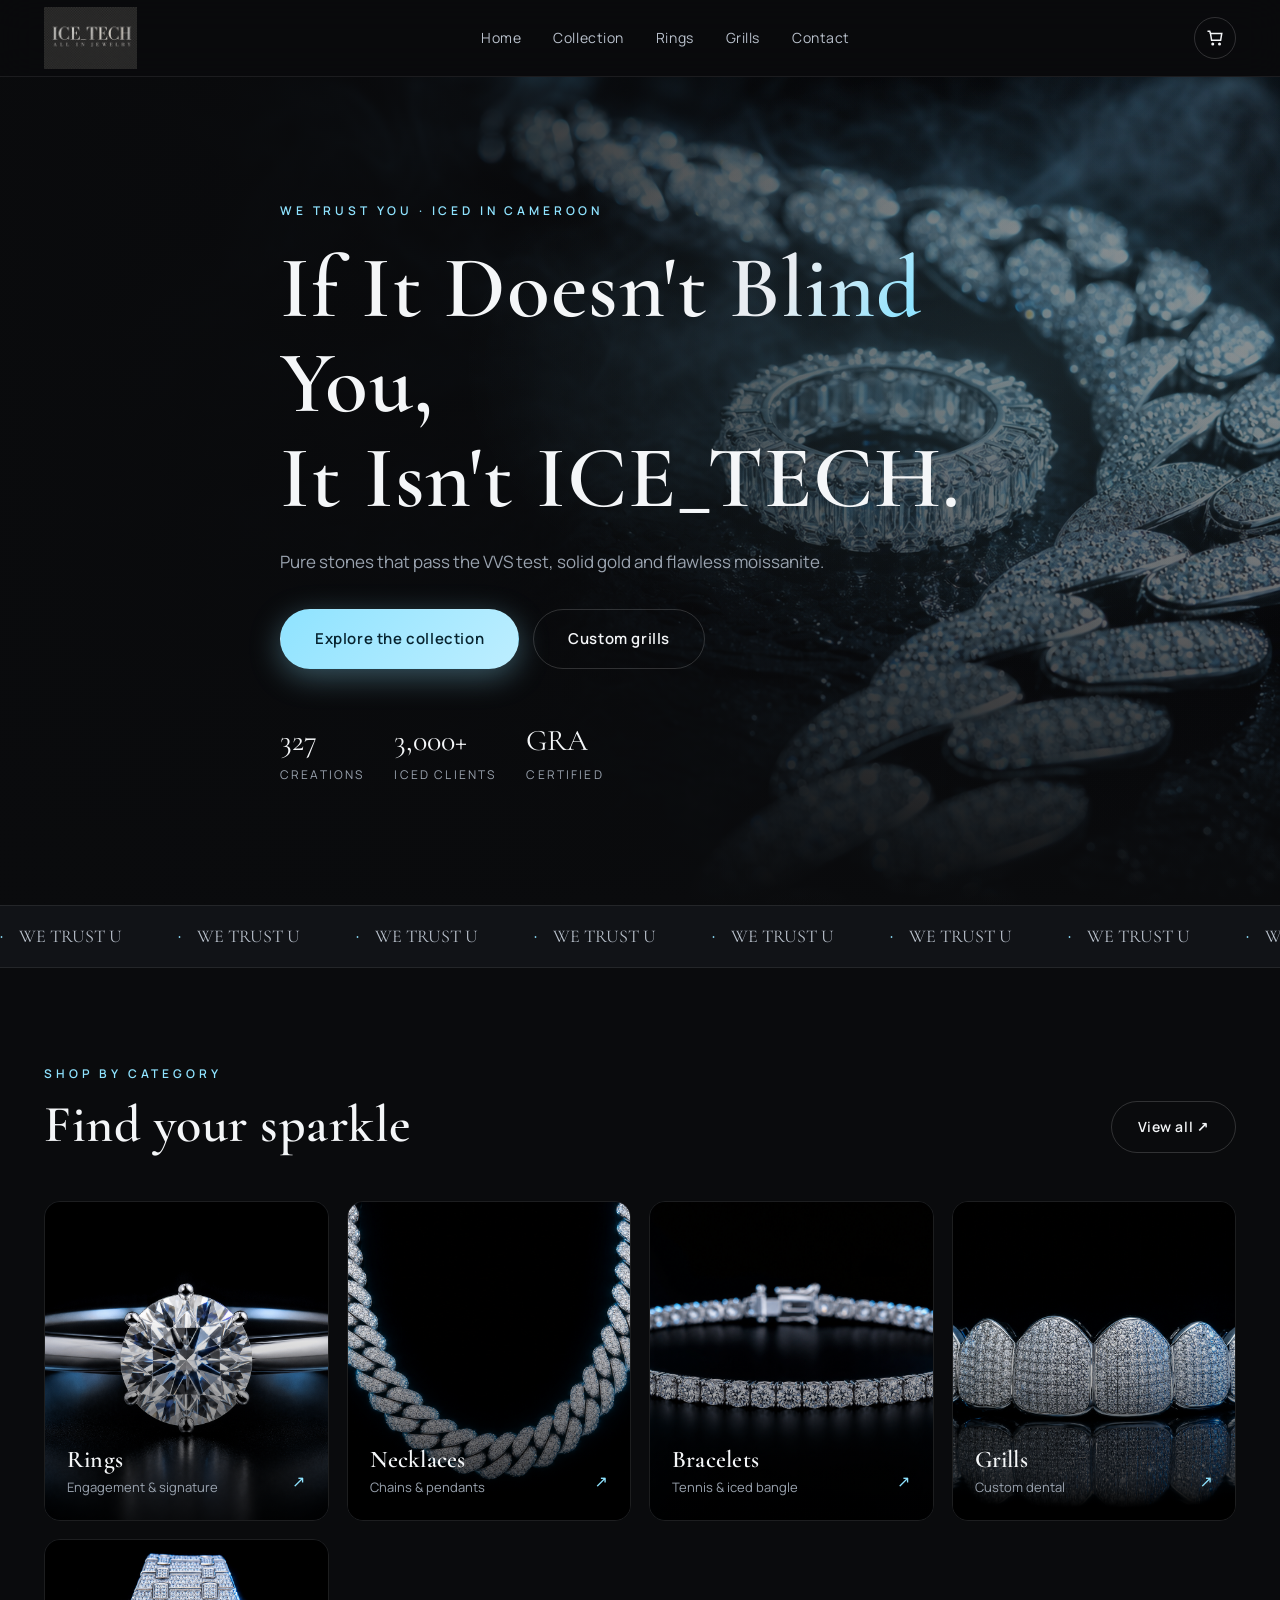
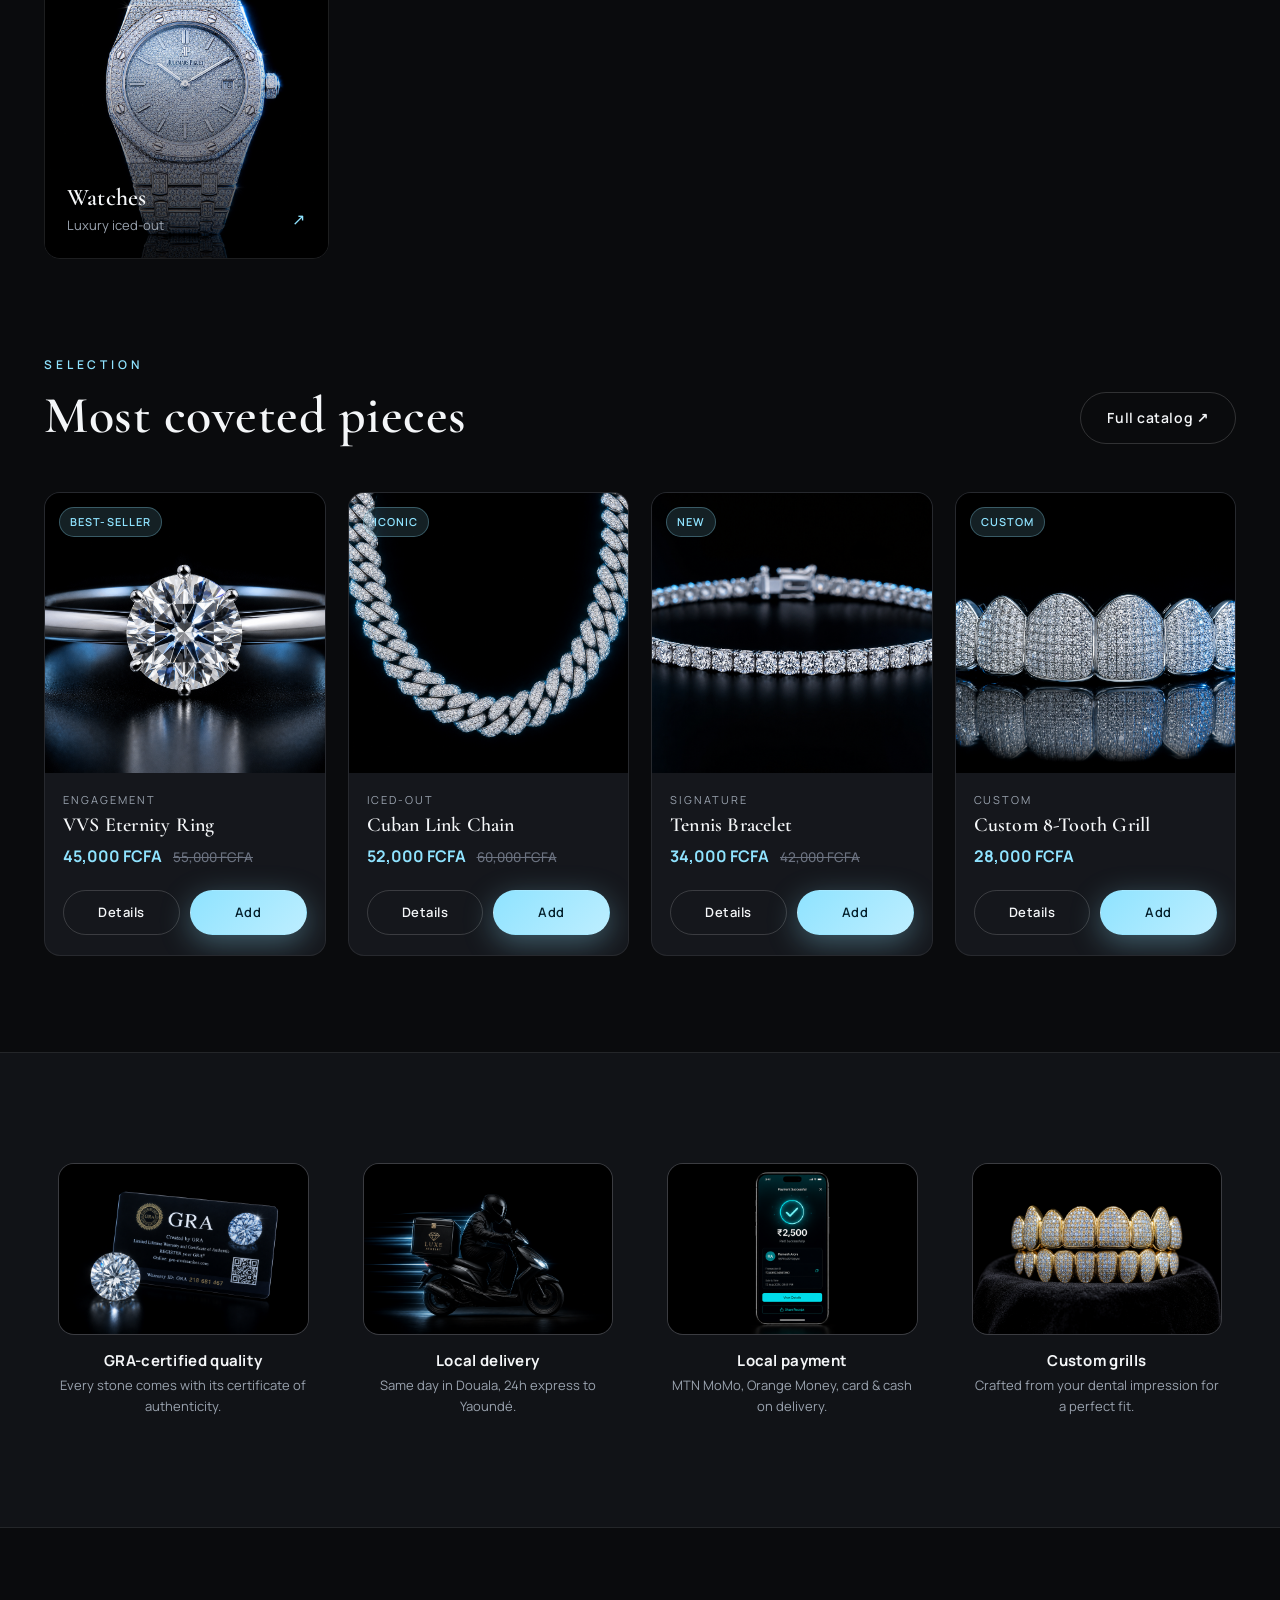
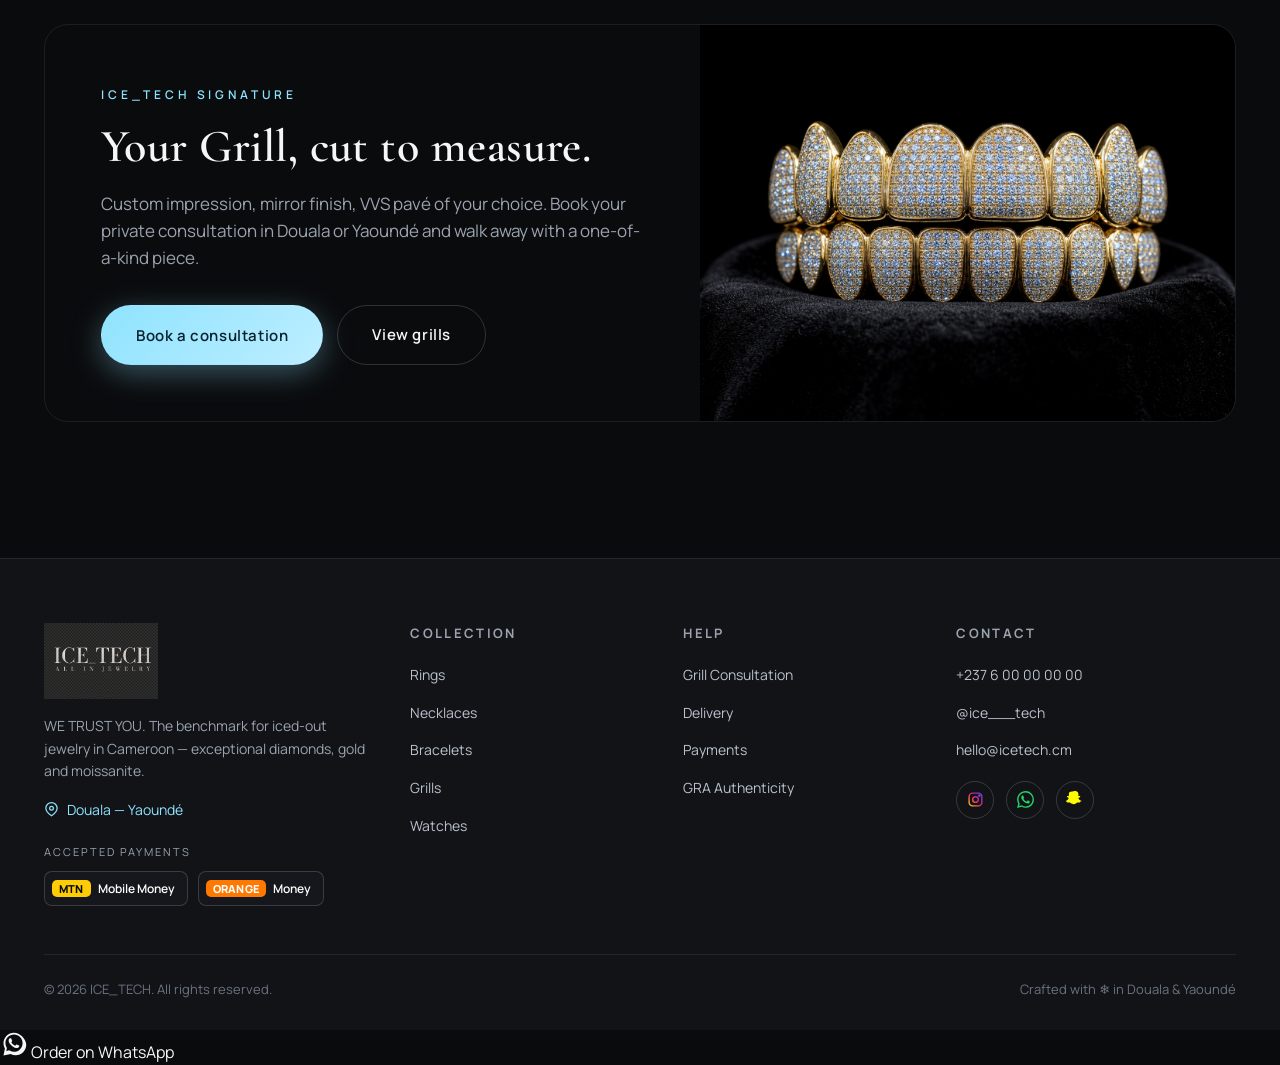
==== index.html @ cf16d587 "Initial commit: ICE_TECH luxury jewelry storefront" ====
<!DOCTYPE html>
<html lang="en">
<head>
  <meta charset="UTF-8" />
  <meta name="viewport" content="width=device-width, initial-scale=1.0" />
  <title>ICE_TECH — The Finest Ice in Cameroon</title>
  <meta name="description" content="ICE_TECH — Luxury jewelry in Cameroon. Rings, necklaces, bracelets, custom grills and iced-out watches. Delivery in Douala & Yaoundé." />
  <link rel="preconnect" href="https://fonts.googleapis.com" />
  <link rel="preconnect" href="https://fonts.gstatic.com" crossorigin />
  <link href="https://fonts.googleapis.com/css2?family=Cormorant+Garamond:wght@500;600;700&family=Manrope:wght@400;500;600;700&display=swap" rel="stylesheet" />
  <link rel="icon" type="image/png" href="assets/logo-dark.png" />
  <link rel="stylesheet" href="css/styles.css" />
</head>
<body>

  <!-- HEADER -->
  <header class="site-header">
    <div class="container nav">
      <a class="brand" href="index.html">
        <img src="assets/logo.png" alt="ICE_TECH — All in Jewelry" class="brand-logo" />
      </a>
      <nav>
        <ul class="nav-links">
          <li><a href="index.html">Home</a></li>
          <li><a href="products.html">Collection</a></li>
          <li><a href="products.html?cat=rings">Rings</a></li>
          <li><a href="products.html?cat=grills">Grills</a></li>
          <li><a href="#contact">Contact</a></li>
        </ul>
      </nav>
      <div class="nav-actions">
        <a class="icon-btn" href="cart.html" aria-label="Cart">
          <svg width="18" height="18" viewBox="0 0 24 24" fill="none" stroke="currentColor" stroke-width="2"><path d="M6 6h15l-1.5 9h-12z"/><circle cx="9" cy="20" r="1"/><circle cx="18" cy="20" r="1"/><path d="M6 6L5 3H2"/></svg>
          <span class="cart-count" data-cart-count style="display:none">0</span>
        </a>
        <button class="icon-btn menu-toggle" aria-label="Menu">
          <svg width="18" height="18" viewBox="0 0 24 24" fill="none" stroke="currentColor" stroke-width="2"><path d="M3 6h18M3 12h18M3 18h18"/></svg>
        </button>
      </div>
    </div>
  </header>

  <!-- HERO -->
  <section class="hero">
    <div class="hero-bg">
      <img src="assets/hero-bg.png" alt="Iced-out diamond Cuban link chain and VVS eternity ring" />
    </div>
    <div class="container hero-inner">
      <span class="eyebrow">WE TRUST YOU · ICED IN CAMEROON</span>
      <h1>If It Doesn't <span class="shine">Blind</span> You,<br />It Isn't ICE_TECH.</h1>
      <p class="lead">Pure stones that pass the VVS test, solid gold and flawless moissanite.</p>
      <div class="hero-cta">
        <a class="btn btn-primary btn-lg" href="products.html">Explore the collection</a>
        <a class="btn btn-ghost btn-lg" href="products.html?cat=grills">Custom grills</a>
      </div>
      <div class="hero-meta">
        <div class="stat"><div class="num">327</div><div class="lbl">Creations</div></div>
        <div class="stat"><div class="num">3,000+</div><div class="lbl">Iced clients</div></div>
        <div class="stat"><div class="num">GRA</div><div class="lbl">Certified</div></div>
      </div>
    </div>
  </section>

  <!-- MARQUEE -->
  <div class="marquee">
    <div class="marquee-track">
      <span>WE TRUST U</span><span>WE TRUST U</span><span>WE TRUST U</span><span>WE TRUST U</span><span>WE TRUST U</span><span>WE TRUST U</span>
      <span>WE TRUST U</span><span>WE TRUST U</span><span>WE TRUST U</span><span>WE TRUST U</span><span>WE TRUST U</span><span>WE TRUST U</span>
    </div>
  </div>

  <!-- CATEGORIES -->
  <section class="section">
    <div class="container">
      <div class="section-head">
        <div>
          <span class="eyebrow">Shop by Category</span>
          <h2 class="section-title">Find your sparkle</h2>
        </div>
        <a class="btn btn-ghost" href="products.html">View all ↗</a>
      </div>
      <div class="cat-grid" id="homeCategories"></div>
    </div>
  </section>

  <!-- FEATURED -->
  <section class="section" style="padding-top:0;">
    <div class="container">
      <div class="section-head">
        <div>
          <span class="eyebrow">Selection</span>
          <h2 class="section-title">Most coveted pieces</h2>
        </div>
        <a class="btn btn-ghost" href="products.html">Full catalog ↗</a>
      </div>
      <div class="product-grid" id="homeFeatured"></div>
    </div>
  </section>

  <!-- FEATURE BAND -->
  <section class="feature-band section">
    <div class="container">
      <div class="feature-grid">
        <div class="feature reveal"><div class="ic"><img src="assets/feat-quality.png" alt="GRA-certified VVS diamond and certificate" loading="lazy" /></div><h4>GRA-certified quality</h4><p>Every stone comes with its certificate of authenticity.</p></div>
        <div class="feature reveal"><div class="ic"><img src="assets/feat-delivery.png" alt="Dedicated jewelry courier delivery" loading="lazy" /></div><h4>Local delivery</h4><p>Same day in Douala, 24h express to Yaoundé.</p></div>
        <div class="feature reveal"><div class="ic"><img src="assets/feat-payment.png" alt="Mobile money payment confirmation" loading="lazy" /></div><h4>Local payment</h4><p>MTN MoMo, Orange Money, card &amp; cash on delivery.</p></div>
        <div class="feature reveal"><div class="ic"><img src="assets/feat-grills.png" alt="Custom iced-out diamond grill" loading="lazy" /></div><h4>Custom grills</h4><p>Crafted from your dental impression for a perfect fit.</p></div>
      </div>
    </div>
  </section>

  <!-- GRILL CTA -->
  <section class="section">
    <div class="container">
      <div class="grill-cta reveal">
        <div class="grill-cta-inner">
          <div class="copy">
            <span class="eyebrow">ICE_TECH Signature</span>
            <h2>Your Grill, cut to measure.</h2>
            <p class="lead">Custom impression, mirror finish, VVS pavé of your choice. Book your private consultation in Douala or Yaoundé and walk away with a one-of-a-kind piece.</p>
            <div class="hero-cta">
              <button class="btn btn-primary btn-lg" data-open-consult>Book a consultation</button>
              <a class="btn btn-ghost btn-lg" href="products.html?cat=grills">View grills</a>
            </div>
          </div>
          <div class="visual"><img src="assets/feat-grills.png" alt="Custom iced-out diamond grill" /></div>
        </div>
      </div>
    </div>
  </section>

  <!-- FOOTER -->
  <footer class="site-footer" id="contact">
    <div class="container">
      <div class="footer-grid">
        <div class="footer-about">
          <a class="brand" href="index.html">
            <img src="assets/logo.png" alt="ICE_TECH — All in Jewelry" class="brand-logo brand-logo-footer" />
          </a>
          <p>WE TRUST YOU. The benchmark for iced-out jewelry in Cameroon — exceptional diamonds, gold and moissanite.</p>
          <div class="footer-loc"><svg width="15" height="15" viewBox="0 0 24 24" fill="none" stroke="currentColor" stroke-width="2"><path d="M21 10c0 6-9 12-9 12s-9-6-9-12a9 9 0 0 1 18 0z"/><circle cx="12" cy="10" r="3"/></svg> Douala — Yaoundé</div>
          <div class="footer-pay">
            <span class="pay-label">Accepted payments</span>
            <div class="pay-badges">
              <span class="pay-badge momo"><span class="pay-mark">MTN</span> Mobile Money</span>
              <span class="pay-badge om"><span class="pay-mark">orange</span> Money</span>
            </div>
          </div>
        </div>
        <div>
          <h5>Collection</h5>
          <ul>
            <li><a href="products.html?cat=rings">Rings</a></li>
            <li><a href="products.html?cat=necklaces">Necklaces</a></li>
            <li><a href="products.html?cat=bracelets">Bracelets</a></li>
            <li><a href="products.html?cat=grills">Grills</a></li>
            <li><a href="products.html?cat=watches">Watches</a></li>
          </ul>
        </div>
        <div>
          <h5>Help</h5>
          <ul>
            <li><a data-open-consult href="#">Grill Consultation</a></li>
            <li><a href="cart.html">Delivery</a></li>
            <li><a href="#">Payments</a></li>
            <li><a href="#">GRA Authenticity</a></li>
          </ul>
        </div>
        <div>
          <h5>Contact</h5>
          <ul>
            <li><a href="tel:+237600000000">+237 6 00 00 00 00</a></li>
            <li><a href="https://instagram.com/ice___tech" target="_blank" rel="noopener">@ice___tech</a></li>
            <li><a href="mailto:hello@icetech.cm">hello@icetech.cm</a></li>
          </ul>
          <div class="socials" style="margin-top:18px;">
            <a class="instagram" href="https://instagram.com/ice___tech" target="_blank" rel="noopener" aria-label="Instagram">
              <svg width="17" height="17" viewBox="0 0 24 24" fill="none" stroke="url(#igGrad)" stroke-width="2">
                <defs>
                  <linearGradient id="igGrad" x1="2" y1="22" x2="22" y2="2" gradientUnits="userSpaceOnUse">
                    <stop offset="0" stop-color="#feda75"/><stop offset="0.25" stop-color="#fa7e1e"/><stop offset="0.5" stop-color="#d62976"/><stop offset="0.75" stop-color="#962fbf"/><stop offset="1" stop-color="#4f5bd5"/>
                  </linearGradient>
                </defs>
                <rect x="3" y="3" width="18" height="18" rx="5"/><circle cx="12" cy="12" r="4"/><circle cx="17.5" cy="6.5" r="1"/>
              </svg>
            </a>
            <a class="whatsapp" href="https://wa.me/237600000000" target="_blank" rel="noopener" aria-label="WhatsApp">
              <svg width="17" height="17" viewBox="0 0 24 24" fill="#25d366"><path d="M17.472 14.382c-.297-.149-1.758-.867-2.03-.967-.273-.099-.471-.148-.67.15-.197.297-.767.966-.94 1.164-.173.199-.347.223-.644.075-.297-.149-1.255-.462-2.39-1.475-.883-.788-1.48-1.761-1.653-2.059-.173-.297-.018-.458.13-.606.134-.133.298-.347.446-.52.149-.174.198-.298.298-.497.099-.198.05-.371-.025-.52-.075-.149-.669-1.612-.916-2.207-.242-.579-.487-.5-.669-.51l-.57-.01c-.198 0-.52.074-.792.372-.272.297-1.04 1.016-1.04 2.479 0 1.462 1.065 2.875 1.213 3.074.149.198 2.096 3.2 5.077 4.487.71.306 1.263.489 1.694.625.712.227 1.36.195 1.872.118.571-.085 1.758-.719 2.006-1.413.248-.694.248-1.289.173-1.413-.074-.124-.272-.198-.57-.347m-5.421 7.403h-.004a9.87 9.87 0 0 1-5.031-1.378l-.361-.214-3.741.982.998-3.648-.235-.374a9.86 9.86 0 0 1-1.51-5.26c.001-5.45 4.436-9.884 9.888-9.884 2.64 0 5.122 1.03 6.988 2.898a9.825 9.825 0 0 1 2.893 6.994c-.003 5.45-4.437 9.884-9.885 9.884m8.413-18.297A11.815 11.815 0 0 0 12.05 0C5.495 0 .16 5.335.157 11.892c0 2.096.547 4.142 1.588 5.945L.057 24l6.305-1.654a11.882 11.882 0 0 0 5.683 1.448h.005c6.554 0 11.89-5.335 11.893-11.893a11.821 11.821 0 0 0-3.48-8.413"/></svg>
            </a>
            <a class="snapchat" href="https://snapchat.com/add/ice_tech" target="_blank" rel="noopener" aria-label="Snapchat">
              <svg width="18" height="18" viewBox="0 0 24 24" fill="#fffc00"><path d="M12.206 0c.477.005 2.193.082 3.302 1.314.756.84 1.07 2.004 1.07 3.36 0 .49-.024 1.04-.06 1.62-.01.16-.022.33-.034.5.06.03.13.05.21.05.27 0 .58-.07.88-.21.16-.07.34-.11.52-.11.18 0 .37.04.53.13.32.18.4.5.41.72.01.5-.5.86-1.05 1.13-.07.04-.17.08-.28.13-.36.15-.9.38-1.05.73-.08.18-.05.42.09.71l.01.01c.05.1 1.17 2.5 3.5 2.89.21.03.36.22.35.43 0 .06-.01.12-.03.18-.16.37-.83.64-2.05.83-.04.06-.08.27-.11.41-.03.13-.06.27-.1.42-.05.18-.18.27-.36.27h-.03c-.12 0-.29-.02-.51-.07-.33-.07-.74-.13-1.26-.13-.3 0-.61.03-.92.08-.6.1-1.11.46-1.71.88-.85.6-1.81 1.28-3.27 1.28l-.13-.01h-.07l-.12.01c-1.46 0-2.42-.68-3.27-1.28-.6-.42-1.11-.78-1.71-.88-.31-.05-.62-.08-.92-.08-.54 0-.96.08-1.26.13-.21.04-.39.07-.51.07-.23.01-.38-.12-.42-.28-.04-.15-.07-.29-.1-.42-.03-.14-.07-.35-.11-.41-1.22-.19-1.89-.46-2.05-.83-.02-.06-.03-.12-.03-.18-.01-.21.14-.4.35-.43 2.33-.39 3.45-2.79 3.5-2.89l.01-.02c.14-.29.17-.53.09-.71-.15-.35-.69-.58-1.05-.73-.11-.05-.21-.09-.28-.13-.7-.35-1.09-.71-1.06-1.13.02-.34.27-.6.65-.71.14-.05.3-.08.45-.08.16 0 .4.03.61.13.28.13.56.2.81.21.11 0 .19-.02.25-.05-.01-.17-.02-.34-.03-.5-.04-.58-.06-1.13-.06-1.62 0-1.36.31-2.52 1.07-3.36C9.78.09 11.5.01 11.98 0h.226z"/></svg>
            </a>
          </div>
        </div>
      </div>
      <div class="footer-bottom">
        <span>© 2026 ICE_TECH. All rights reserved.</span>
        <span>Crafted with ❄ in Douala &amp; Yaoundé</span>
      </div>
    </div>
  </footer>

  <!-- CONSULT MODAL -->
  <div class="modal-backdrop" id="consultModal">
    <div class="modal">
      <button class="modal-close" data-close-consult aria-label="Close">×</button>
      <h3>Grill Consultation</h3>
      <p class="modal-sub">Leave your details and our workshop will call you back within 24h to schedule your impression fitting.</p>
      <form>
        <div class="field"><label>Full name</label><input type="text" required placeholder="Your name" /></div>
        <div class="field-row">
          <div class="field"><label>Phone / WhatsApp</label><input type="tel" required placeholder="+237 6.." /></div>
          <div class="field"><label>City</label><input type="text" required placeholder="Douala / Yaoundé" /></div>
        </div>
        <div class="field"><label>Your project</label><textarea rows="3" placeholder="e.g. 8-tooth VVS grill in 18k gold"></textarea></div>
        <button class="btn btn-primary btn-block btn-lg" type="submit">Send request</button>
      </form>
    </div>
  </div>

  <script src="js/data.js"></script>
  <script src="js/app.js"></script>
</body>
</html>
---- css/styles.css ----
/* =========================================================
   ICE_TECH — Luxury Jewelry
   Global design system
   ========================================================= */

:root {
  /* Palette */
  --bg: #0a0b0d;            /* deep midnight black */
  --bg-soft: #111317;      /* dark charcoal */
  --bg-card: #15171c;
  --bg-elev: #1b1e25;
  --line: rgba(255, 255, 255, 0.08);
  --line-strong: rgba(255, 255, 255, 0.16);

  --ice: #8fe3ff;          /* crisp ice-blue accent */
  --ice-soft: #bdeeff;
  --ice-glow: rgba(143, 227, 255, 0.35);
  --platinum: #e9edf2;     /* metallic silver/platinum */
  --silver: #b9c1cc;
  --gold: #d8b675;         /* subtle warm gold for jewelry warmth */

  --text: #f4f6f8;
  --muted: #9aa3af;
  --muted-2: #6b7280;

  --serif: "Cormorant Garamond", "Playfair Display", Georgia, serif;
  --sans: "Manrope", "Inter", system-ui, -apple-system, sans-serif;

  --radius: 16px;
  --radius-sm: 10px;
  --maxw: 1240px;
  --ease: cubic-bezier(0.22, 1, 0.36, 1);
}

* { box-sizing: border-box; margin: 0; padding: 0; }

html { scroll-behavior: smooth; }

body {
  background: var(--bg);
  color: var(--text);
  font-family: var(--sans);
  line-height: 1.6;
  -webkit-font-smoothing: antialiased;
  overflow-x: hidden;
}

img { max-width: 100%; display: block; }
a { color: inherit; text-decoration: none; }
button { font-family: inherit; cursor: pointer; }

.container { width: 100%; max-width: var(--maxw); margin: 0 auto; padding: 0 24px; }

/* ---------- Typography ---------- */
h1, h2, h3, h4 { font-family: var(--serif); font-weight: 600; line-height: 1.08; letter-spacing: 0.01em; }
.eyebrow {
  font-family: var(--sans);
  font-size: 12px;
  letter-spacing: 0.32em;
  text-transform: uppercase;
  color: var(--ice);
  font-weight: 600;
}
.section-title { font-size: clamp(30px, 4.5vw, 52px); }
.lead { color: var(--muted); font-size: 17px; max-width: 60ch; }

/* ---------- Buttons ---------- */
.btn {
  display: inline-flex; align-items: center; justify-content: center; gap: 10px;
  padding: 14px 26px;
  border-radius: 999px;
  font-size: 14px; font-weight: 600;
  letter-spacing: 0.04em;
  border: 1px solid transparent;
  transition: transform 0.25s var(--ease), background 0.25s var(--ease), box-shadow 0.25s var(--ease), color 0.25s var(--ease);
}
.btn:active { transform: translateY(1px); }
.btn-primary {
  background: linear-gradient(135deg, var(--ice), var(--ice-soft));
  color: #06222e;
  box-shadow: 0 8px 30px var(--ice-glow);
}
.btn-primary:hover { box-shadow: 0 12px 40px var(--ice-glow); transform: translateY(-2px); }
.btn-ghost {
  background: transparent; color: var(--text);
  border-color: var(--line-strong);
}
.btn-ghost:hover { border-color: var(--ice); color: var(--ice); }
.btn-block { width: 100%; justify-content: center; }
.btn-lg { padding: 17px 34px; font-size: 15px; }

/* ---------- Header ---------- */
.site-header {
  position: sticky; top: 0; z-index: 100;
  backdrop-filter: blur(18px);
  background: rgba(10, 11, 13, 0.72);
  border-bottom: 1px solid var(--line);
}
.nav {
  display: flex; align-items: center; justify-content: space-between;
  height: 76px;
}
.brand { display: flex; align-items: center; gap: 12px; }
.brand-logo { height: 62px; width: auto; display: block; }
.brand-logo-footer { height: 76px; }
@media (max-width: 640px) { .brand-logo { height: 48px; } }
.brand-mark {
  width: 40px; height: 40px; border-radius: 50%;
  display: grid; place-items: center;
  border: 1.5px solid var(--ice);
  background: radial-gradient(circle at 30% 30%, rgba(143,227,255,0.18), transparent 70%);
  font-family: var(--serif); font-weight: 700; font-size: 15px; color: var(--ice);
}
.brand-name { font-family: var(--serif); font-size: 22px; font-weight: 700; letter-spacing: 0.18em; }
.brand-name span { color: var(--ice); }
.brand-sub { font-size: 9px; letter-spacing: 0.3em; color: var(--muted); text-transform: uppercase; }

.nav-links { display: flex; gap: 32px; list-style: none; }
.nav-links a {
  font-size: 14px; letter-spacing: 0.04em; color: var(--silver);
  position: relative; padding: 6px 0;
  transition: color 0.2s var(--ease);
}
.nav-links a::after {
  content: ""; position: absolute; left: 0; bottom: 0; height: 1.5px; width: 0;
  background: var(--ice); transition: width 0.3s var(--ease);
}
.nav-links a:hover { color: var(--text); }
.nav-links a:hover::after { width: 100%; }

.nav-actions { display: flex; align-items: center; gap: 14px; }
.icon-btn {
  background: transparent; border: 1px solid var(--line-strong);
  width: 42px; height: 42px; border-radius: 50%;
  display: grid; place-items: center; color: var(--text);
  transition: border-color 0.2s var(--ease), color 0.2s var(--ease);
  position: relative;
}
.icon-btn:hover { border-color: var(--ice); color: var(--ice); }
.cart-count {
  position: absolute; top: -6px; right: -6px;
  background: var(--ice); color: #06222e;
  font-size: 11px; font-weight: 700;
  min-width: 18px; height: 18px; border-radius: 9px;
  display: grid; place-items: center; padding: 0 5px;
}
.menu-toggle { display: none; }

/* ---------- Hero ---------- */
.hero {
  position: relative; min-height: 92vh;
  display: flex; align-items: center;
  overflow: hidden;
}
.hero-bg { position: absolute; inset: 0; z-index: 0; }
.hero-bg video, .hero-bg img { width: 100%; height: 100%; object-fit: cover; transform: scaleX(-1); }
.hero-bg::after {
  content: ""; position: absolute; inset: 0;
  background:
    radial-gradient(70% 60% at 78% 35%, rgba(143,227,255,0.14), transparent 60%),
    linear-gradient(90deg, rgba(10,11,13,0.94) 0%, rgba(10,11,13,0.72) 38%, rgba(10,11,13,0.25) 72%, rgba(10,11,13,0.05) 100%),
    linear-gradient(180deg, rgba(10,11,13,0.35) 0%, rgba(10,11,13,0.55) 60%, var(--bg) 100%);
}
.hero-inner { position: relative; z-index: 2; padding: 60px 0; max-width: 720px; }
.hero h1 {
  font-size: clamp(44px, 7.5vw, 88px);
  margin: 18px 0 22px;
}
.hero h1 .shine {
  background: linear-gradient(120deg, var(--platinum) 20%, var(--ice) 50%, var(--platinum) 80%);
  -webkit-background-clip: text; background-clip: text; color: transparent;
  background-size: 200% auto; animation: shine 6s linear infinite;
}
@keyframes shine { to { background-position: 200% center; } }
.hero-cta { display: flex; gap: 14px; flex-wrap: wrap; margin-top: 34px; }
.hero-meta { display: flex; gap: 30px; margin-top: 48px; flex-wrap: wrap; }
.hero-meta .stat .num { font-family: var(--serif); font-size: 30px; color: var(--text); }
.hero-meta .stat .lbl { font-size: 12px; letter-spacing: 0.18em; text-transform: uppercase; color: var(--muted); }

/* ---------- Marquee ---------- */
.marquee {
  border-top: 1px solid var(--line); border-bottom: 1px solid var(--line);
  background: var(--bg-soft); overflow: hidden; padding: 16px 0;
}
.marquee-track { display: flex; gap: 56px; white-space: nowrap; animation: scroll 26s linear infinite; }
.marquee-track span { font-family: var(--serif); font-size: 18px; color: var(--silver); display: inline-flex; align-items: center; gap: 16px; }
.marquee-track span::before { content: "◆"; color: var(--ice); font-size: 10px; }
@keyframes scroll { to { transform: translateX(-50%); } }

/* ---------- Sections ---------- */
.section { padding: 96px 0; }
.section-head { display: flex; align-items: flex-end; justify-content: space-between; gap: 24px; margin-bottom: 48px; flex-wrap: wrap; }
.section-head .eyebrow { margin-bottom: 14px; display: block; }

/* ---------- Category grid ---------- */
.cat-grid { display: grid; grid-template-columns: repeat(4, 1fr); gap: 18px; }
.cat-card {
  position: relative; border-radius: var(--radius); overflow: hidden;
  min-height: 320px; display: flex; align-items: flex-end;
  border: 1px solid var(--line); isolation: isolate;
  transition: transform 0.4s var(--ease), border-color 0.4s var(--ease);
}
.cat-card:hover { transform: translateY(-6px); border-color: var(--ice); }
.cat-card .cat-visual {
  position: absolute; inset: 0; z-index: -1;
  display: grid; place-items: center;
  transition: transform 0.6s var(--ease);
}
.cat-card:hover .cat-visual { transform: scale(1.06); }
.cat-card .cat-visual::after { content: ""; position: absolute; inset: 0; background: linear-gradient(180deg, transparent 35%, rgba(0,0,0,0.85)); }
.cat-emoji { font-size: 84px; filter: drop-shadow(0 10px 30px rgba(143,227,255,0.25)); }
.cat-body { position: relative; padding: 22px; width: 100%; }
.cat-body h3 { font-size: 24px; }
.cat-body p { font-size: 13px; color: var(--muted); margin-top: 4px; }
.cat-body .arrow { position: absolute; right: 22px; bottom: 26px; color: var(--ice); transition: transform 0.3s var(--ease); }
.cat-card:hover .arrow { transform: translate(4px, -4px); }

/* gradient backdrops per category */
.grad-rings { background: radial-gradient(120% 120% at 30% 20%, #1d2733, #0c0f14); }
.grad-necklaces { background: radial-gradient(120% 120% at 70% 20%, #25202e, #0c0f14); }
.grad-bracelets { background: radial-gradient(120% 120% at 30% 80%, #1a2a2c, #0c0f14); }
.grad-grills { background: radial-gradient(120% 120% at 70% 80%, #2a2620, #0c0f14); }
.grad-watches { background: radial-gradient(120% 120% at 50% 50%, #20242c, #0c0f14); }

/* ---------- Product grid ---------- */
.product-grid { display: grid; grid-template-columns: repeat(4, 1fr); gap: 22px; }
.product-card {
  background: var(--bg-card); border: 1px solid var(--line);
  border-radius: var(--radius); overflow: hidden;
  transition: transform 0.35s var(--ease), border-color 0.35s var(--ease), box-shadow 0.35s var(--ease);
  display: flex; flex-direction: column;
}
.product-card:hover { transform: translateY(-6px); border-color: var(--line-strong); box-shadow: 0 24px 60px rgba(0,0,0,0.5); }
.product-thumb {
  position: relative; aspect-ratio: 1/1; display: grid; place-items: center;
  background: radial-gradient(120% 120% at 50% 30%, #1a1e26, #0b0d11);
  overflow: hidden;
}
.product-thumb .glyph { font-size: 76px; filter: drop-shadow(0 12px 28px rgba(143,227,255,0.25)); transition: transform 0.5s var(--ease); }
.product-card:hover .glyph { transform: scale(1.08) rotate(-3deg); }
.product-badge {
  position: absolute; top: 14px; left: 14px;
  background: rgba(143,227,255,0.14); color: var(--ice);
  border: 1px solid rgba(143,227,255,0.3);
  font-size: 11px; letter-spacing: 0.1em; text-transform: uppercase;
  padding: 5px 10px; border-radius: 999px; font-weight: 600;
}
.product-info { padding: 18px 18px 20px; display: flex; flex-direction: column; gap: 6px; flex: 1; }
.product-info .ptag { font-size: 11px; letter-spacing: 0.18em; text-transform: uppercase; color: var(--muted); }
.product-info h3 { font-size: 20px; }
.product-info .price { font-family: var(--sans); font-weight: 700; font-size: 16px; color: var(--ice); margin-top: 2px; }
.product-info .price small { color: var(--muted-2); font-weight: 500; }
.product-actions { margin-top: auto; padding-top: 14px; display: flex; gap: 10px; }
.product-actions .btn { flex: 1; padding: 11px; font-size: 13px; }

/* ---------- Feature band ---------- */
.feature-band { background: var(--bg-soft); border-top: 1px solid var(--line); border-bottom: 1px solid var(--line); }
.feature-grid { display: grid; grid-template-columns: repeat(4, 1fr); gap: 26px; }
.feature { text-align: center; padding: 14px; }
.feature .ic {
  width: 100%; aspect-ratio: 16 / 11; margin: 0 auto 18px;
  border-radius: var(--radius); overflow: hidden;
  border: 1px solid var(--line-strong); background: var(--bg-card);
  position: relative; transition: border-color 0.35s var(--ease), box-shadow 0.35s var(--ease);
}
.feature .ic img { width: 100%; height: 100%; object-fit: cover; display: block; transition: transform 0.6s var(--ease); }
.feature:hover .ic { border-color: var(--ice); box-shadow: 0 18px 50px rgba(0,0,0,0.5); }
.feature:hover .ic img { transform: scale(1.06); }
.feature h4 { font-family: var(--sans); font-size: 15px; font-weight: 700; letter-spacing: 0.02em; }
.feature p { font-size: 13px; color: var(--muted); margin-top: 6px; }

/* ---------- Custom grill CTA ---------- */
.grill-cta { position: relative; overflow: hidden; border-radius: 24px; border: 1px solid var(--line); }
.grill-cta-inner {
  display: grid; grid-template-columns: 1.1fr 0.9fr; gap: 0; align-items: stretch;
}
.grill-cta .copy { padding: 56px; }
.grill-cta .visual { background: radial-gradient(120% 120% at 70% 30%, #1b232b, #0a0d11); display: grid; place-items: center; min-height: 320px; overflow: hidden; }
.grill-cta .visual img { width: 100%; height: 100%; object-fit: cover; }
.grill-cta .visual .big { font-size: 130px; filter: drop-shadow(0 16px 40px rgba(143,227,255,0.3)); }
.grill-cta h2 { font-size: clamp(30px, 4vw, 46px); margin: 16px 0 18px; }

/* ---------- Footer ---------- */
.site-footer { background: var(--bg-soft); border-top: 1px solid var(--line); padding: 64px 0 30px; margin-top: 40px; }
.footer-grid { display: grid; grid-template-columns: 1.4fr 1fr 1fr 1.2fr; gap: 40px; }
.footer-grid h5 { font-family: var(--sans); font-size: 13px; letter-spacing: 0.18em; text-transform: uppercase; color: var(--muted); margin-bottom: 18px; }
.footer-grid ul { list-style: none; display: flex; flex-direction: column; gap: 12px; }
.footer-grid a { color: var(--silver); font-size: 14px; transition: color 0.2s; }
.footer-grid a:hover { color: var(--ice); }
.footer-about p { color: var(--muted); font-size: 14px; margin-top: 16px; }
.footer-loc { display: flex; align-items: center; gap: 8px; color: var(--ice); font-size: 14px; margin-top: 16px; }
.footer-bottom { display: flex; justify-content: space-between; align-items: center; margin-top: 48px; padding-top: 24px; border-top: 1px solid var(--line); color: var(--muted-2); font-size: 13px; flex-wrap: wrap; gap: 12px; }
.socials { display: flex; gap: 12px; }
.socials a { width: 38px; height: 38px; border: 1px solid var(--line-strong); border-radius: 50%; display: grid; place-items: center; color: var(--silver); transition: all 0.2s; }
.socials a:hover { transform: translateY(-2px); }
.socials a.instagram:hover { border-color: #d62976; box-shadow: 0 8px 22px rgba(214,41,118,0.35); }
.socials a.whatsapp:hover { border-color: #25d366; box-shadow: 0 8px 22px rgba(37,211,102,0.35); }
.socials a.snapchat:hover { border-color: #fffc00; box-shadow: 0 8px 22px rgba(255,252,0,0.3); }

/* ---------- Payment badges ---------- */
.footer-pay { margin-top: 22px; }
.footer-pay .pay-label { display: block; font-size: 11px; letter-spacing: 0.18em; text-transform: uppercase; color: var(--muted); margin-bottom: 10px; }
.pay-badges { display: flex; gap: 10px; flex-wrap: wrap; }
.pay-badge {
  display: inline-flex; align-items: center; gap: 7px;
  padding: 7px 12px 7px 7px; border-radius: 8px;
  font-size: 12px; font-weight: 600; color: #fff;
  background: #15171c; border: 1px solid var(--line-strong);
}
.pay-badge .pay-mark {
  font-weight: 800; font-size: 11px; letter-spacing: 0.02em;
  padding: 3px 7px; border-radius: 5px; line-height: 1; text-transform: uppercase;
}
.pay-badge.momo .pay-mark { background: #ffcb05; color: #0a0b0d; }
.pay-badge.om .pay-mark { background: #ff7900; color: #fff; }

/* Payment logo marks (cart options) */
.pay-logo {
  display: inline-flex; align-items: center; justify-content: center;
  font-weight: 800; font-size: 10px; letter-spacing: 0.02em; line-height: 1;
  padding: 4px 7px; border-radius: 5px; text-transform: uppercase; flex: none;
}
.pay-logo.momo { background: #ffcb05; color: #0a0b0d; }
.pay-logo.om { background: #ff7900; color: #fff; }
.pay-logo.cash { background: #1f7a4d; color: #fff; }

/* ---------- Page header (interior pages) ---------- */
.page-head { padding: 64px 0 36px; border-bottom: 1px solid var(--line); }
.breadcrumb { font-size: 13px; color: var(--muted); margin-bottom: 14px; }
.breadcrumb a:hover { color: var(--ice); }

/* ---------- Catalog filters ---------- */
.catalog-layout { display: grid; grid-template-columns: 240px 1fr; gap: 36px; padding-top: 40px; }
.filters { position: sticky; top: 100px; align-self: start; }
.filter-group { border-bottom: 1px solid var(--line); padding: 18px 0; }
.filter-group h5 { font-family: var(--sans); font-size: 12px; letter-spacing: 0.16em; text-transform: uppercase; color: var(--muted); margin-bottom: 14px; }
.chip-row { display: flex; flex-wrap: wrap; gap: 8px; }
.chip {
  background: var(--bg-card); border: 1px solid var(--line-strong); color: var(--silver);
  padding: 8px 14px; border-radius: 999px; font-size: 13px;
  transition: all 0.2s var(--ease);
}
.chip:hover { border-color: var(--ice); color: var(--text); }
.chip.active { background: var(--ice); color: #06222e; border-color: var(--ice); font-weight: 600; }
.catalog-toolbar { display: flex; justify-content: space-between; align-items: center; margin-bottom: 24px; flex-wrap: wrap; gap: 12px; }
.catalog-toolbar .count { color: var(--muted); font-size: 14px; }
.select-inline { background: var(--bg-card); border: 1px solid var(--line-strong); color: var(--text); padding: 10px 16px; border-radius: 999px; font-size: 13px; }

/* ---------- Product detail ---------- */
.pdp { display: grid; grid-template-columns: 1.05fr 0.95fr; gap: 56px; padding-top: 40px; }
.gallery .main-img {
  position: relative; aspect-ratio: 1/1; border-radius: var(--radius);
  background: radial-gradient(120% 120% at 50% 30%, #1a1e26, #0a0d11);
  border: 1px solid var(--line); overflow: hidden;
  display: grid; place-items: center; cursor: zoom-in;
}
.gallery .main-img .glyph { font-size: clamp(120px, 22vw, 240px); transition: transform 0.2s ease-out; filter: drop-shadow(0 20px 50px rgba(143,227,255,0.3)); }
.gallery .main-img .zoom-hint { position: absolute; bottom: 16px; right: 16px; font-size: 12px; color: var(--muted); background: rgba(0,0,0,0.5); padding: 6px 12px; border-radius: 999px; border: 1px solid var(--line); }
.thumbs { display: flex; gap: 12px; margin-top: 14px; }
.thumb {
  width: 84px; height: 84px; border-radius: var(--radius-sm); border: 1px solid var(--line);
  background: radial-gradient(120% 120% at 50% 30%, #181c23, #0a0d11);
  display: grid; place-items: center; font-size: 34px; cursor: pointer;
  transition: border-color 0.2s, transform 0.2s;
}
.thumb:hover { transform: translateY(-3px); }
.thumb.active { border-color: var(--ice); }

.pdp-info .ptag { color: var(--ice); letter-spacing: 0.18em; text-transform: uppercase; font-size: 12px; font-weight: 600; }
.pdp-info h1 { font-size: clamp(34px, 4.5vw, 52px); margin: 12px 0 14px; }
.pdp-price { font-family: var(--sans); font-size: 26px; font-weight: 700; color: var(--text); }
.pdp-price small { color: var(--muted); font-size: 15px; font-weight: 500; }
.pdp-desc { color: var(--silver); margin: 22px 0; }
.rating { display: flex; align-items: center; gap: 8px; color: var(--gold); margin-top: 8px; font-size: 14px; }
.rating .muted { color: var(--muted); }

.option-block { margin: 22px 0; }
.option-block label { display: block; font-size: 12px; letter-spacing: 0.14em; text-transform: uppercase; color: var(--muted); margin-bottom: 10px; }
.select-lux {
  width: 100%; appearance: none; background: var(--bg-card);
  border: 1px solid var(--line-strong); color: var(--text);
  padding: 15px 18px; border-radius: var(--radius-sm); font-size: 15px;
  background-image: url("data:image/svg+xml,%3Csvg xmlns='http://www.w3.org/2000/svg' width='14' height='14' fill='none' stroke='%238fe3ff' stroke-width='2' viewBox='0 0 24 24'%3E%3Cpath d='M6 9l6 6 6-6'/%3E%3C/svg%3E");
  background-repeat: no-repeat; background-position: right 18px center;
  transition: border-color 0.2s;
}
.select-lux:focus { outline: none; border-color: var(--ice); }
.qty-row { display: flex; align-items: center; gap: 16px; margin: 22px 0; }
.qty { display: flex; align-items: center; border: 1px solid var(--line-strong); border-radius: 999px; overflow: hidden; }
.qty button { background: transparent; color: var(--text); border: none; width: 44px; height: 46px; font-size: 18px; }
.qty button:hover { color: var(--ice); }
.qty input { width: 48px; text-align: center; background: transparent; border: none; color: var(--text); font-size: 16px; }
.pdp-actions { display: flex; gap: 12px; margin-top: 8px; }
.pdp-meta { margin-top: 28px; border-top: 1px solid var(--line); padding-top: 22px; display: flex; flex-direction: column; gap: 12px; }
.pdp-meta .row { display: flex; gap: 12px; align-items: center; color: var(--silver); font-size: 14px; }
.pdp-meta .row .ic { color: var(--ice); }

.consult-box { background: linear-gradient(135deg, rgba(143,227,255,0.08), rgba(143,227,255,0.02)); border: 1px solid rgba(143,227,255,0.22); border-radius: var(--radius); padding: 22px; margin-top: 26px; }
.consult-box h4 { font-size: 22px; margin-bottom: 6px; }
.consult-box p { color: var(--muted); font-size: 14px; margin-bottom: 16px; }

/* ---------- Cart ---------- */
.cart-layout { display: grid; grid-template-columns: 1fr 400px; gap: 40px; padding-top: 40px; align-items: start; }
.cart-items { display: flex; flex-direction: column; gap: 14px; }
.cart-row {
  display: grid; grid-template-columns: 90px 1fr auto; gap: 18px; align-items: center;
  background: var(--bg-card); border: 1px solid var(--line); border-radius: var(--radius); padding: 16px;
}
.cart-row .ci-thumb { width: 90px; height: 90px; border-radius: var(--radius-sm); background: radial-gradient(120% 120% at 50% 30%, #181c23, #0a0d11); display: grid; place-items: center; font-size: 40px; }
.cart-row .ci-name { font-family: var(--serif); font-size: 20px; }
.cart-row .ci-opt { font-size: 13px; color: var(--muted); margin-top: 2px; }
.cart-row .ci-price { color: var(--ice); font-weight: 700; margin-top: 6px; }
.cart-row .ci-right { text-align: right; display: flex; flex-direction: column; align-items: flex-end; gap: 10px; }
.ci-remove { background: none; border: none; color: var(--muted); font-size: 13px; }
.ci-remove:hover { color: #ff7a7a; }
.cart-empty { text-align: center; padding: 80px 0; color: var(--muted); }
.cart-empty .big { font-size: 70px; margin-bottom: 16px; }

.summary { background: var(--bg-card); border: 1px solid var(--line); border-radius: var(--radius); padding: 26px; position: sticky; top: 100px; }
.summary h3 { font-size: 24px; margin-bottom: 18px; }
.summary-row { display: flex; justify-content: space-between; padding: 10px 0; color: var(--silver); font-size: 14px; }
.summary-row.total { border-top: 1px solid var(--line); margin-top: 8px; padding-top: 16px; font-size: 18px; color: var(--text); font-weight: 700; }
.summary-row.total .ice { color: var(--ice); }

.ship-options, .pay-options { display: flex; flex-direction: column; gap: 10px; margin: 10px 0 6px; }
.opt-card {
  display: flex; align-items: flex-start; gap: 12px; padding: 14px;
  border: 1px solid var(--line-strong); border-radius: var(--radius-sm);
  cursor: pointer; transition: border-color 0.2s, background 0.2s;
}
.opt-card:hover { border-color: var(--ice); }
.opt-card.selected { border-color: var(--ice); background: rgba(143,227,255,0.06); }
.opt-card input { margin-top: 4px; accent-color: var(--ice); }
.opt-card .opt-title { font-weight: 600; font-size: 14px; display: flex; gap: 8px; align-items: center; }
.opt-card .opt-sub { font-size: 12.5px; color: var(--muted); margin-top: 3px; }
.opt-card .opt-price { margin-left: auto; font-weight: 700; font-size: 14px; color: var(--ice); white-space: nowrap; }
.block-label { font-size: 12px; letter-spacing: 0.14em; text-transform: uppercase; color: var(--muted); margin: 18px 0 4px; }

.field { margin-bottom: 14px; }
.field label { display: block; font-size: 13px; color: var(--silver); margin-bottom: 6px; }
.field input, .field textarea {
  width: 100%; background: var(--bg-elev); border: 1px solid var(--line-strong);
  color: var(--text); padding: 13px 15px; border-radius: var(--radius-sm); font-size: 14px; font-family: inherit;
}
.field input:focus, .field textarea:focus { outline: none; border-color: var(--ice); }
.field-row { display: grid; grid-template-columns: 1fr 1fr; gap: 12px; }

.notice {
  display: flex; gap: 12px; align-items: flex-start;
  background: rgba(143,227,255,0.08); border: 1px solid rgba(143,227,255,0.22);
  border-radius: var(--radius-sm); padding: 14px 16px; font-size: 13.5px; color: var(--ice-soft); margin-bottom: 20px;
}

/* ---------- Toast ---------- */
.toast-wrap { position: fixed; bottom: 24px; right: 24px; z-index: 300; display: flex; flex-direction: column; gap: 10px; }
.toast {
  background: var(--bg-elev); border: 1px solid var(--ice); color: var(--text);
  padding: 14px 18px; border-radius: var(--radius-sm); box-shadow: 0 16px 40px rgba(0,0,0,0.5);
  display: flex; align-items: center; gap: 10px; font-size: 14px;
  animation: toastIn 0.35s var(--ease);
}
.toast .ic { color: var(--ice); }
@keyframes toastIn { from { opacity: 0; transform: translateY(14px); } }

/* ---------- Modal ---------- */
.modal-backdrop { position: fixed; inset: 0; background: rgba(0,0,0,0.7); backdrop-filter: blur(6px); z-index: 400; display: none; place-items: center; padding: 24px; }
.modal-backdrop.open { display: grid; }
.modal { background: var(--bg-card); border: 1px solid var(--line-strong); border-radius: 20px; max-width: 520px; width: 100%; padding: 36px; animation: toastIn 0.3s var(--ease); }
.modal h3 { font-size: 30px; margin-bottom: 8px; }
.modal .modal-sub { color: var(--muted); margin-bottom: 22px; font-size: 14px; }
.modal-close { float: right; background: none; border: none; color: var(--muted); font-size: 22px; }
.modal-close:hover { color: var(--text); }

/* ---------- Reveal animation ---------- */
.reveal { opacity: 0; transform: translateY(24px); transition: opacity 0.7s var(--ease), transform 0.7s var(--ease); }
.reveal.in { opacity: 1; transform: none; }

/* ---------- Real imagery overlays emoji fallback ---------- */
.cat-visual img {
  position: absolute; inset: 0; width: 100%; height: 100%;
  object-fit: cover; z-index: 0;
}
.product-thumb img {
  position: absolute; inset: 0; width: 100%; height: 100%;
  object-fit: cover; z-index: 1; transition: transform 0.5s var(--ease);
}
.product-card:hover .product-thumb img { transform: scale(1.06); }
.product-badge { z-index: 2; }
.cart-row .ci-thumb { position: relative; overflow: hidden; }
.cart-row .ci-thumb img { position: absolute; inset: 0; width: 100%; height: 100%; object-fit: cover; }
.gallery .main-img img { position: absolute; inset: 0; width: 100%; height: 100%; object-fit: cover; z-index: 1; }
.gallery .main-img .zoom-hint { z-index: 2; }
.thumb { background-size: cover; background-position: center; }

/* ---------- Responsive ---------- */
@media (max-width: 1024px) {
  .cat-grid, .product-grid, .feature-grid { grid-template-columns: repeat(2, 1fr); }
  .pdp, .grill-cta-inner, .cart-layout, .catalog-layout { grid-template-columns: 1fr; }
  .footer-grid { grid-template-columns: 1fr 1fr; }
  .filters { position: static; }
  .summary { position: static; }
  .grill-cta .visual { display: none; }
  .hero-inner { max-width: none; }
}

@media (max-width: 768px) {
  .nav-links {
    position: fixed; top: 76px; left: 0; right: 0;
    background: var(--bg-soft); flex-direction: column; gap: 0;
    padding: 12px 24px 24px; border-bottom: 1px solid var(--line);
    transform: translateY(-130%); transition: transform 0.4s var(--ease);
    box-shadow: 0 20px 50px rgba(0,0,0,0.6);
  }
  .nav-links.open { transform: none; }
  .nav-links li { width: 100%; border-bottom: 1px solid var(--line); }
  .nav-links li:last-child { border-bottom: none; }
  .nav-links a { display: block; padding: 14px 0; }
  .menu-toggle { display: grid; }

  .hero { min-height: 78vh; }
  .hero-inner { padding: 44px 0; }
  .hero h1 { font-size: clamp(38px, 10vw, 60px); }
  .hero-bg img, .hero-bg video { object-position: 72% center; }
  .hero-bg::after {
    background:
      radial-gradient(95% 55% at 50% 18%, rgba(143,227,255,0.12), transparent 62%),
      linear-gradient(180deg, rgba(10,11,13,0.5) 0%, rgba(10,11,13,0.8) 58%, var(--bg) 100%);
  }

  .feature-grid { grid-template-columns: repeat(2, 1fr); }
  .section { padding: 72px 0; }
}

@media (max-width: 600px) {
  .container { padding: 0 18px; }
  .nav { height: 66px; }
  .nav-links { top: 66px; }

  .cat-grid, .feature-grid { grid-template-columns: 1fr; }
  .cat-card { min-height: 240px; }
  .footer-grid { grid-template-columns: 1fr; gap: 28px; }
  .footer-bottom { flex-direction: column; align-items: flex-start; }
  .field-row { grid-template-columns: 1fr; }
  .grill-cta .copy { padding: 32px 22px; }
  .section { padding: 56px 0; }
  .section-head { margin-bottom: 32px; }

  .hero-meta { gap: 18px 24px; }
  .hero-meta .stat .num { font-size: 24px; }
  .hero-cta .btn { flex: 1 1 auto; justify-content: center; }

  .product-grid { grid-template-columns: repeat(2, 1fr); gap: 14px; }
  .product-info { padding: 14px 14px 16px; }
  .product-info h3 { font-size: 17px; }
  .product-thumb .glyph { font-size: 56px; }
  .product-actions { flex-direction: column; }

  .toast-wrap { left: 16px; right: 16px; bottom: 16px; }
  .toast { font-size: 13px; }
  .modal { padding: 26px 22px; }
  .modal h3 { font-size: 24px; }

  .cart-row { grid-template-columns: 64px 1fr; gap: 14px; }
  .cart-row .ci-thumb { width: 64px; height: 64px; font-size: 30px; }
  .cart-row .ci-right { grid-column: 1 / -1; flex-direction: row; justify-content: space-between; align-items: center; text-align: left; }
}

@media (max-width: 380px) {
  .product-grid { grid-template-columns: 1fr; }
  .hero h1 { font-size: 34px; }
  .brand-name { font-size: 19px; }
  .btn-lg { padding: 15px 24px; }
}
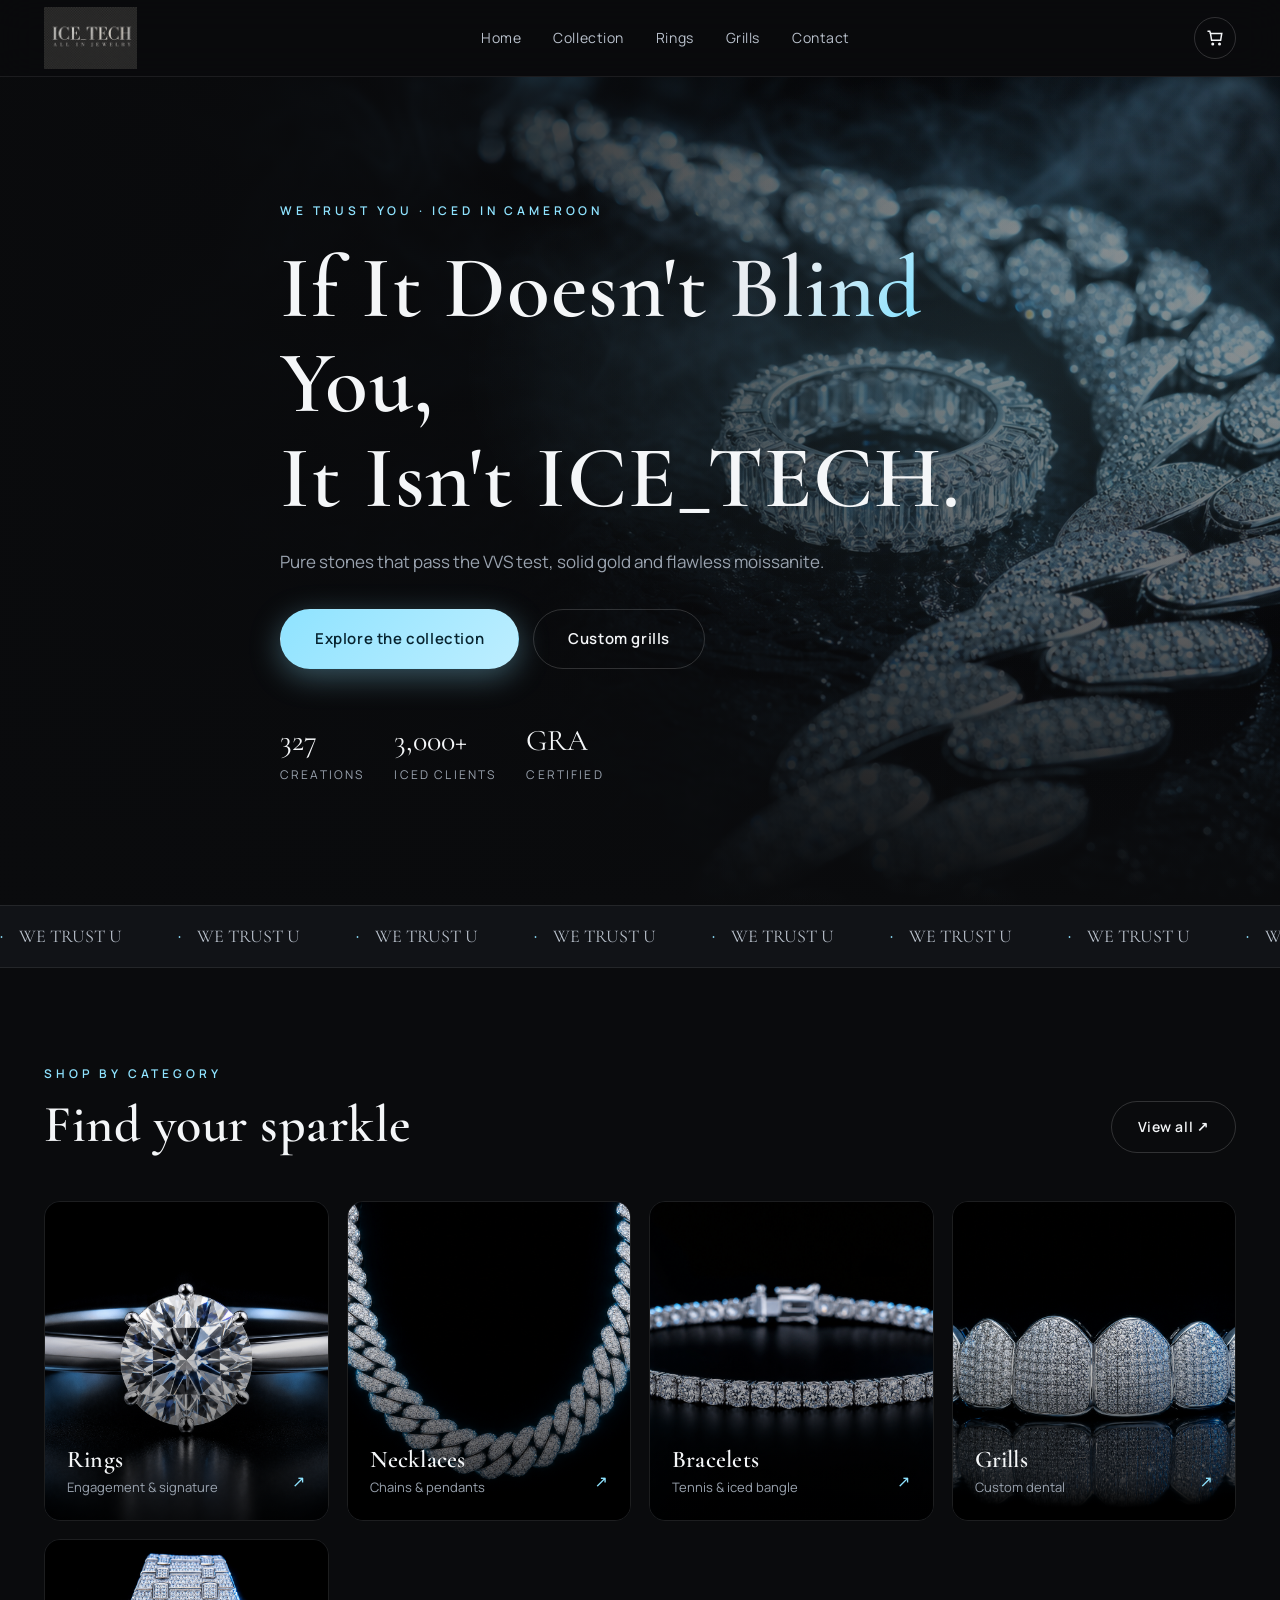
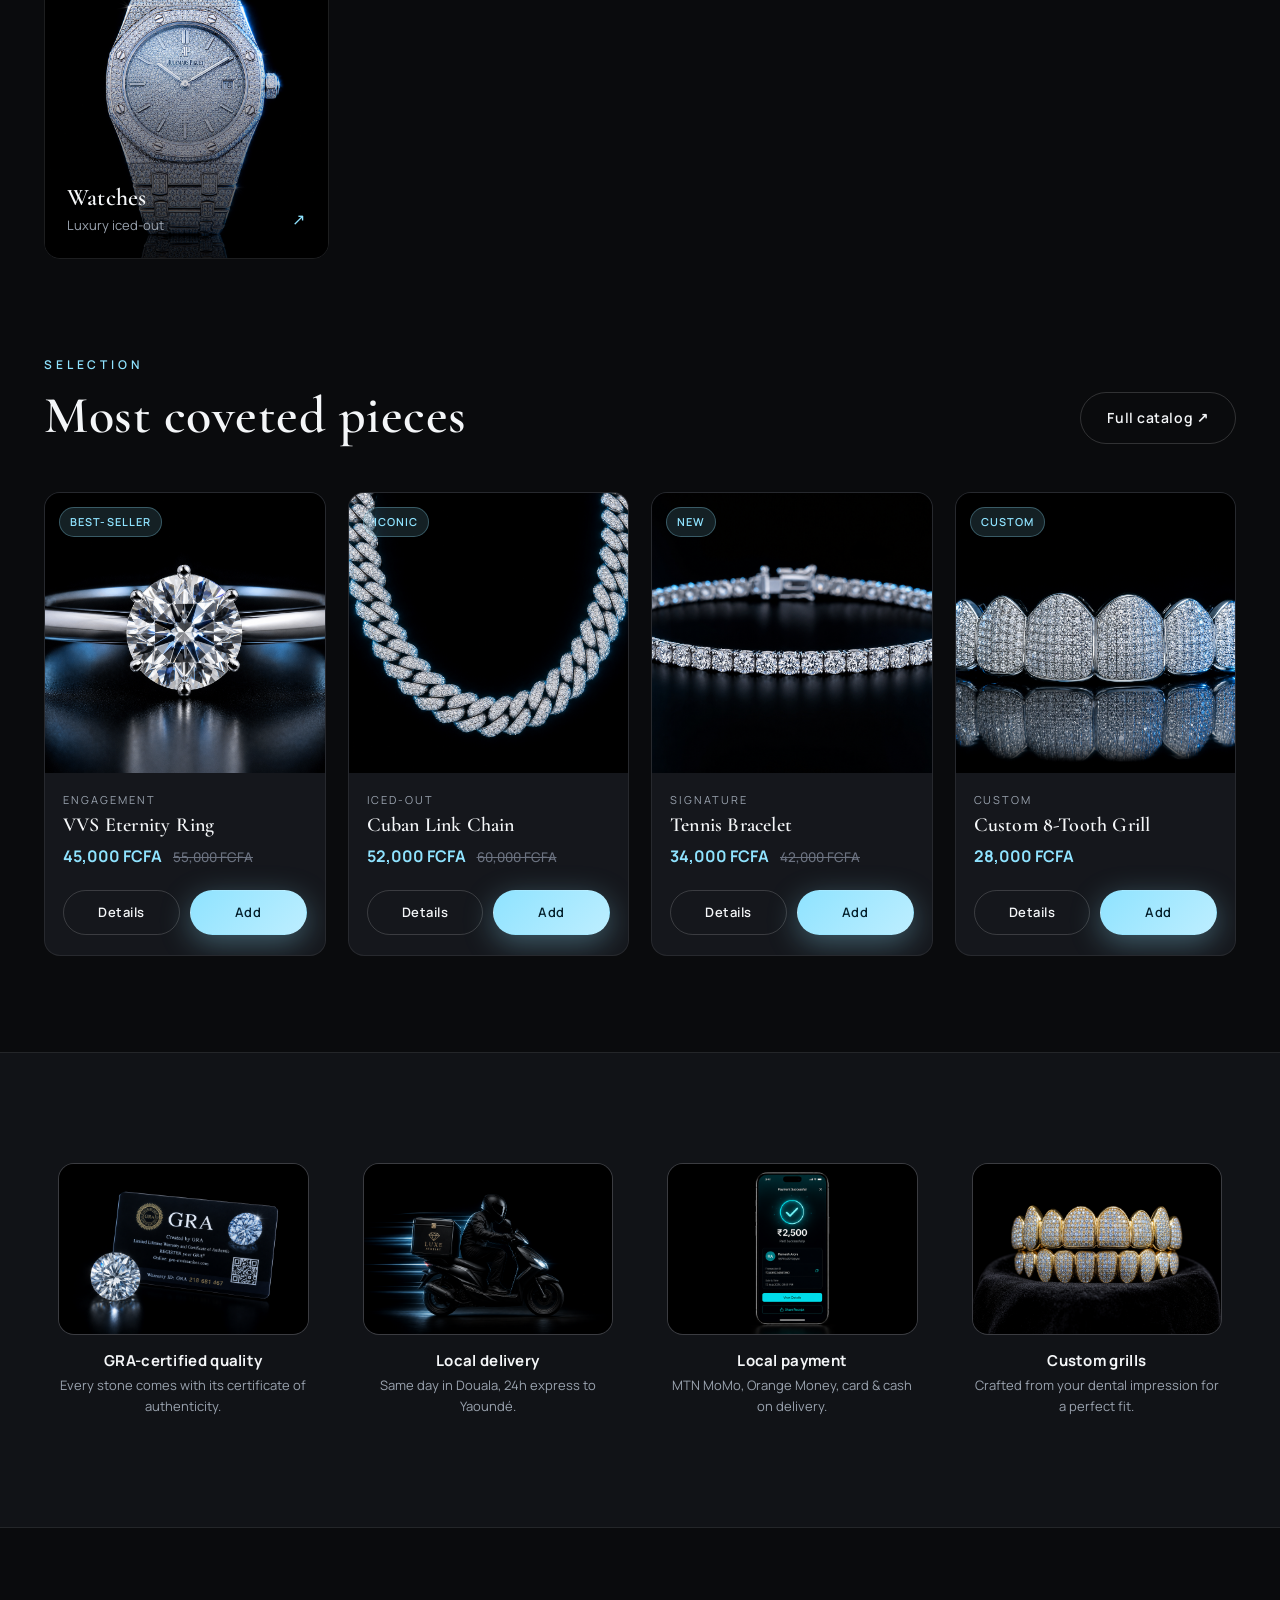
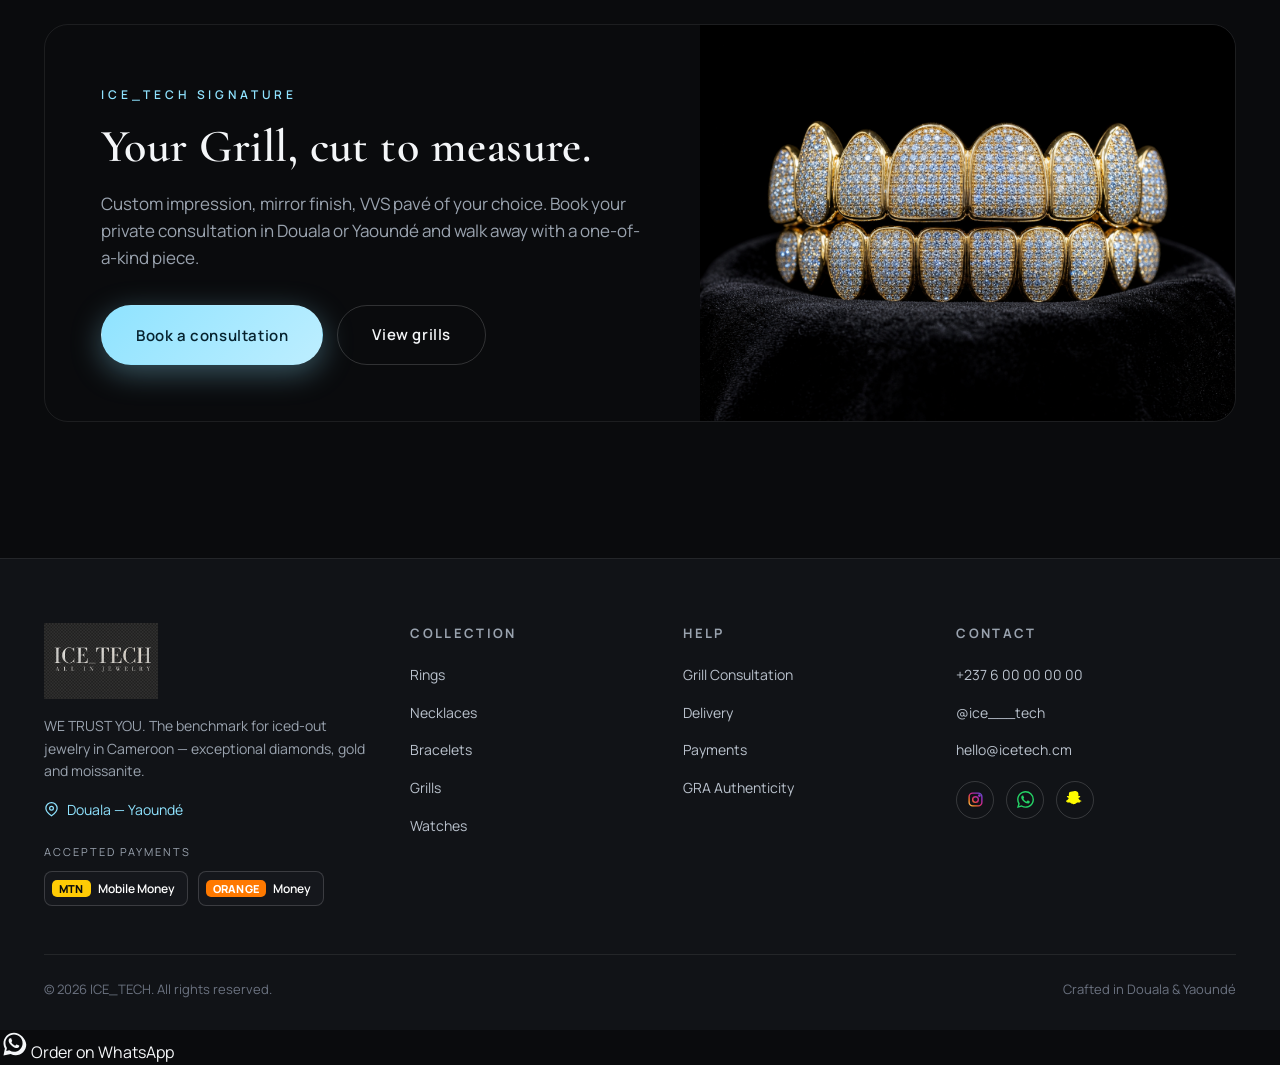
==== commit 7314121b: "Remove all emoji icons; rely on real images with clean SVG fallbacks" ====
--- a/index.html
+++ b/index.html
@@ -195,7 +195,7 @@
       </div>
       <div class="footer-bottom">
         <span>© 2026 ICE_TECH. All rights reserved.</span>
-        <span>Crafted with ❄ in Douala &amp; Yaoundé</span>
+        <span>Crafted in Douala &amp; Yaoundé</span>
       </div>
     </div>
   </footer>
